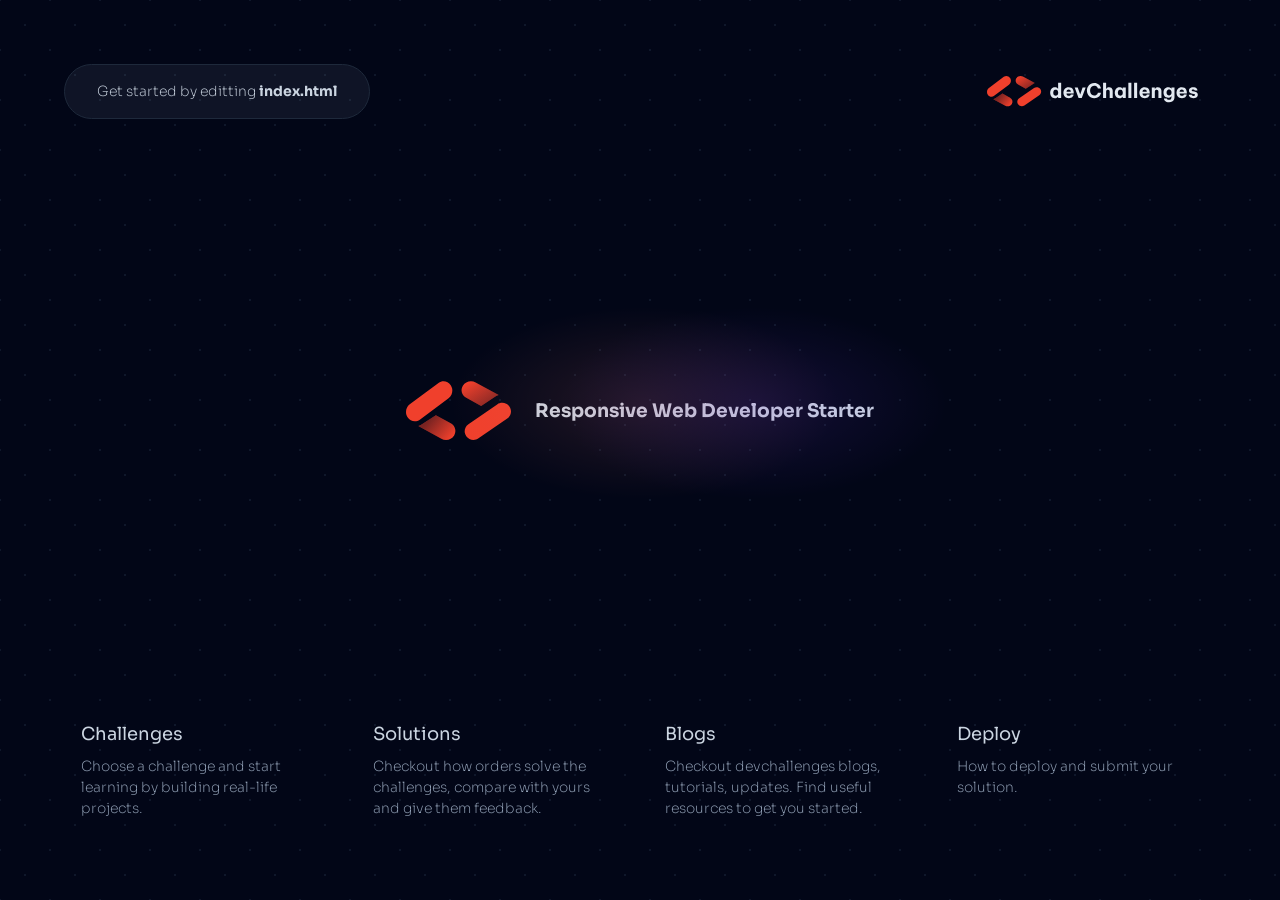
==== index.html @ dafe3923 "." ====
<!DOCTYPE html>
<html lang="en">
<head>
    <meta charset="UTF-8">
    <meta name="viewport" content="width=device-width, initial-scale=1.0">
    <link rel="stylesheet" href="css/styles.css">
    <title>Simple Feature Section - devchallenges.io</title>
    <link rel="icon" href="images/favicon.ico" type="image/x-icon" sizes="any">
</head>
<body>
    <header>
        <div class="get-started">Get started by editting <b>index.html</b></div>
        <img class="logo" src="images/logo.svg" alt="Main Logo">
    </header>

    <main>
        <img src="images/devchallenges-logo.svg" alt="A beautiful landscape">
        <h3 class="title">Responsive Web Developer Starter</h3>
    </main>

    <footer>
        <a class="link-card" href="https://devchallenges.io/" target="_blank">
            <div class="link-title">Challenges</div>
            <div class="link-description">Choose a challenge and start learning by building real-life projects.</div>
        </a>

        <a class="link-card" href="https://devchallenges.io/challenges" target="_blank">
            <div class="link-title">Solutions</div>
            <div class="link-description">Checkout how orders solve the challenges, compare with yours and give them feedback.</div>
        </a>

        <a class="link-card" href="https://devchallenges.io/" target="_blank">
            <div class="link-title">Blogs</div>
            <div class="link-description">Checkout devchallenges blogs, tutorials, updates. Find useful resources to get you started.</div>
        </a>

        <a class="link-card" href="https://devchallenges.io/" target="_blank">
            <div class="link-title">Deploy</div>
            <div class="link-description">How to deploy and submit your solution.</div>
        </a>
       
    </footer>

    <script src="script.js"></script>
</body>
</html>
---- css/styles.css ----
@import url('https://fonts.googleapis.com/css2?family=Sora:wght@200;400;500&display=swap');

/* Reset some default styles */
body, h1, h2, h3, p, ul, li {
    margin: 0;
    padding: 0;
}

a {
    text-decoration: none;
    color: inherit;
}

* {
    box-sizing: border-box;
}

/* Add some styles for body*/
body {
    min-height: 100vh;
    max-width: 1280px;
    margin: 0 auto;
    background: #020617;
    color: #cbd5e1;
    font-family: 'Sora', sans-serif;
    line-height: 1.5;
    background-image: radial-gradient(#0f172a 1px,transparent 0),radial-gradient(#0f172a 1px,transparent 0);
    background-position: 0 0,25px 25px;
    background-attachment: fixed;
    background-size: 50px 50px;
    overflow-x: hidden;
    padding: 4rem;
    display: flex;
    justify-content: space-between;
    flex-direction: column;
}

header {
    display: flex;
    justify-content: space-between;

}

.get-started {
    padding: 1rem 2rem;
    border: 0.5px solid #1e293b;
    background-color: #94a3b817;
    border-radius: 2rem;
    font-size: 0.875rem;
    font-weight: 200;
    width: 100%;
    text-align: center;
}

main {
    display: flex;
    flex-direction: column;
    justify-content: center;
    align-items: center;
    row-gap: 0.5rem;
    column-gap: 1.5rem;
}

.title {
    position: relative;
    text-align: center;
}

.title::after {
    content: "";
    background: url('../images/blur-bg.svg');
    background-size: contain;
    background-repeat: no-repeat;
    position: absolute;
    bottom: -130px;
    right: -75px;
    width: 500px;
    height: 250px;
    opacity: 0.5;
}

.logo {
    display: none;
}


.link-card {
    padding: 1rem;
    border: 0.5px solid transparent;
    transition: all ease-in-out 50ms;
    cursor: pointer;
}

.link-card:hover {
    border: 0.5px solid #1e293b;
    background-color: #94a3b817;
    border-radius: 8px;
}

.link-title {
    font-size: 1.125rem;
}

.link-description {
    font-size: 0.875rem;
    font-weight: 200;
    margin-top: 0.5rem;
    color: #94a3b8;
}

@media screen and (min-width: 720px) {
    .logo {
        display: initial;
    }

    .get-started {
        width: auto;
    }

    main {
        flex-direction: row;
    }

    footer {
        display: grid;
        grid-template-columns: repeat(4, 1fr);
        gap: 1rem;
    }

  }
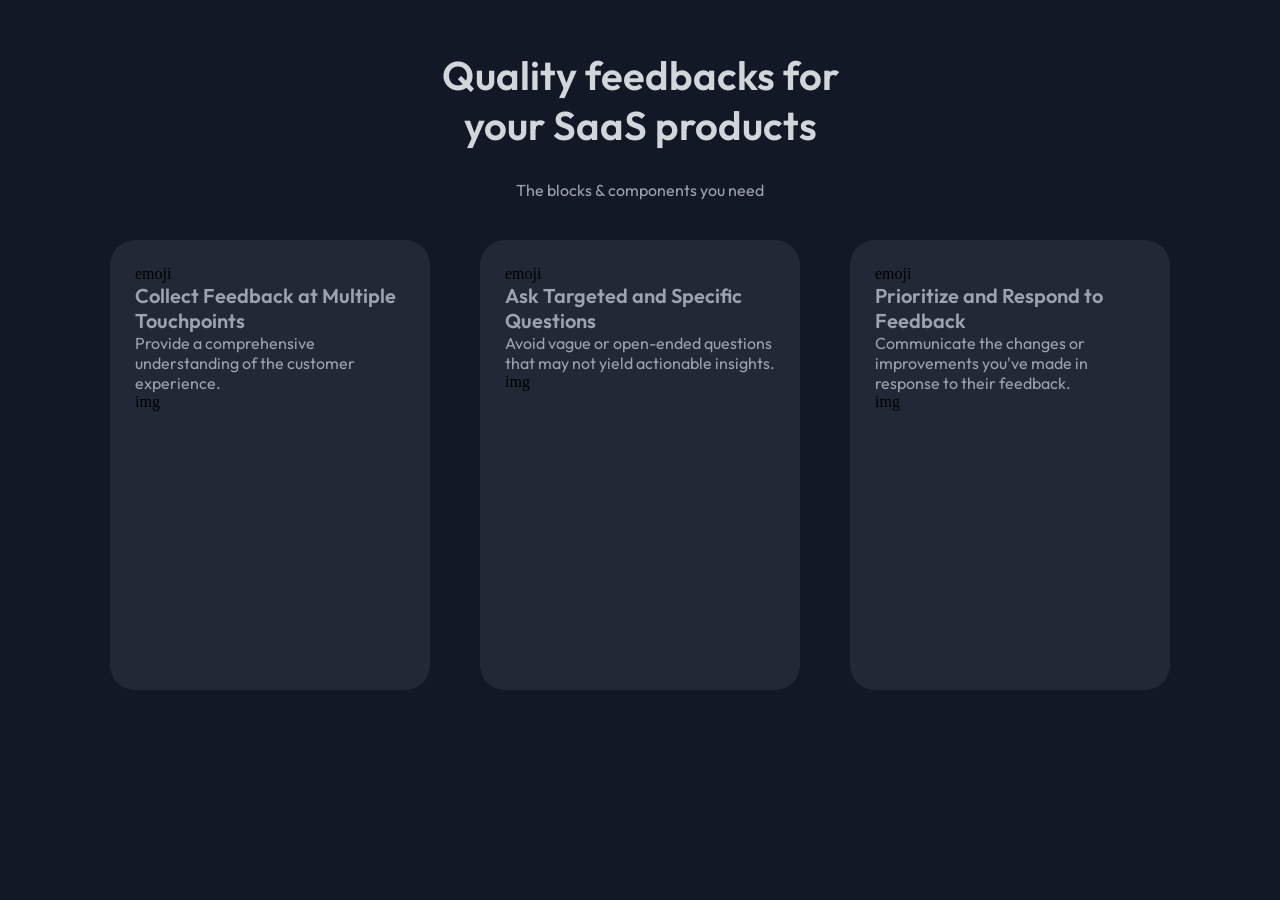
==== commit b782130f: "Changes" ====
--- a/index.html
+++ b/index.html
@@ -1,46 +1,47 @@
 <!DOCTYPE html>
 <html lang="en">
 <head>
-    <meta charset="UTF-8">
-    <meta name="viewport" content="width=device-width, initial-scale=1.0">
-    <link rel="stylesheet" href="css/styles.css">
-    <title>Simple Feature Section - devchallenges.io</title>
-    <link rel="icon" href="images/favicon.ico" type="image/x-icon" sizes="any">
+	<meta charset="UTF-8">
+	<meta name="viewport" content="width=device-width, initial-scale=1.0">
+	<link rel="stylesheet" href="css/styles.css">
+	<title>Simple Feature Section - devchallenges.io</title>
+	<link rel="icon" href="images/favicon.ico" type="image/x-icon" sizes="any">
 </head>
 <body>
-    <header>
-        <div class="get-started">Get started by editting <b>index.html</b></div>
-        <img class="logo" src="images/logo.svg" alt="Main Logo">
-    </header>
 
-    <main>
-        <img src="images/devchallenges-logo.svg" alt="A beautiful landscape">
-        <h3 class="title">Responsive Web Developer Starter</h3>
-    </main>
+	<main>
+		<div class="main-container">
+			<section class="title-section">
+				<p class="heading title">Quality feedbacks for your SaaS products</p>
+				<p class="body-text subtitle">The blocks & components you need</p>
+			</section>
+			<section class="cards-section">
+				<div class="cards">
+					<div class="card">
+						<div>emoji</div>
+						<div class="small-heading">Collect Feedback at Multiple Touchpoints</div>
+						<div class="body-text">Provide a comprehensive understanding of the customer experience.</div>
+						<div>img</div>
+					</div>
 
-    <footer>
-        <a class="link-card" href="https://devchallenges.io/" target="_blank">
-            <div class="link-title">Challenges</div>
-            <div class="link-description">Choose a challenge and start learning by building real-life projects.</div>
-        </a>
+					<div class="card">
+						<div>emoji</div>
+						<div class="small-heading">Ask Targeted and Specific Questions</div>
+						<div class="body-text">Avoid vague or open-ended questions that may not yield actionable insights.</div>
+						<div>img</div>
+					</div>
 
-        <a class="link-card" href="https://devchallenges.io/challenges" target="_blank">
-            <div class="link-title">Solutions</div>
-            <div class="link-description">Checkout how orders solve the challenges, compare with yours and give them feedback.</div>
-        </a>
+					<div class="card">
+						<div>emoji</div>
+						<div class="small-heading">Prioritize and Respond to Feedback</div>
+						<div class="body-text">Communicate the changes or improvements you've made in response to their feedback.</div>
+						<div>img</div>
+					</div>
+				</div>
+			</section>
+		</div>
+	</main>
 
-        <a class="link-card" href="https://devchallenges.io/" target="_blank">
-            <div class="link-title">Blogs</div>
-            <div class="link-description">Checkout devchallenges blogs, tutorials, updates. Find useful resources to get you started.</div>
-        </a>
-
-        <a class="link-card" href="https://devchallenges.io/" target="_blank">
-            <div class="link-title">Deploy</div>
-            <div class="link-description">How to deploy and submit your solution.</div>
-        </a>
-       
-    </footer>
-
-    <script src="script.js"></script>
+	<script src="script.js"></script>
 </body>
 </html>
--- a/css/styles.css
+++ b/css/styles.css
@@ -1,130 +1,87 @@
-@import url('https://fonts.googleapis.com/css2?family=Sora:wght@200;400;500&display=swap');
+@import url('https://fonts.googleapis.com/css2?family=Outfit:wght@400;600&display=swap');
 
 /* Reset some default styles */
 body, h1, h2, h3, p, ul, li {
-    margin: 0;
-    padding: 0;
+	margin: 0;
+	padding: 0;
 }
 
 a {
-    text-decoration: none;
-    color: inherit;
+	text-decoration: none;
+	color: inherit;
 }
 
 * {
-    box-sizing: border-box;
+	box-sizing: border-box;
 }
 
-/* Add some styles for body*/
-body {
-    min-height: 100vh;
-    max-width: 1280px;
-    margin: 0 auto;
-    background: #020617;
-    color: #cbd5e1;
-    font-family: 'Sora', sans-serif;
-    line-height: 1.5;
-    background-image: radial-gradient(#0f172a 1px,transparent 0),radial-gradient(#0f172a 1px,transparent 0);
-    background-position: 0 0,25px 25px;
-    background-attachment: fixed;
-    background-size: 50px 50px;
-    overflow-x: hidden;
-    padding: 4rem;
-    display: flex;
-    justify-content: space-between;
-    flex-direction: column;
+.heading {
+	font-family: 'Outfit', sans-serif;
+	font-weight: 600;
+	font-size: 40px;
+	color: #D2D5DA
 }
 
-header {
-    display: flex;
-    justify-content: space-between;
+.small-heading {
+	font-family: 'Outfit', sans-serif;
+	font-weight: 600;
+	font-size: 20px;
+	color: #9DA3AE
+}
+
+.body-text {
+	font-family: 'Outfit', sans-serif;
+	font-weight: 400;
+	font-size: 16px;
+	color: #9DA3AE
+}
+
+body {
+	background: #121826;
+	width: 100vw;
+	height: 100vh
+}
+
+.main-container {
+	display: flex;
+	flex-direction: column;
+	justify-content: center;
+	align-items: center;
+}
+
+.title-section {
+	display: flex;
+	flex-direction: column;
+	justify-content: center;
+	align-items: center;
+	width: 420px
+}
+
+.title {
+	margin-top: 50px;
+	margin-bottom: 30px;
+	text-align: center;
+}
+
+.subtitle {
+	margin-bottom: 40px;
+}
+
+.cards {
+	display: flex;
+	gap: 50px;
+}
+
+.card {
+	width: 320px;
+	height: 450px;
+	padding: 25px;
+	border-radius: 25px;
+
+	background-color: #212936;
+}
+
+@media screen and (min-width: 720px) {
 
 }
 
-.get-started {
-    padding: 1rem 2rem;
-    border: 0.5px solid #1e293b;
-    background-color: #94a3b817;
-    border-radius: 2rem;
-    font-size: 0.875rem;
-    font-weight: 200;
-    width: 100%;
-    text-align: center;
-}
-
-main {
-    display: flex;
-    flex-direction: column;
-    justify-content: center;
-    align-items: center;
-    row-gap: 0.5rem;
-    column-gap: 1.5rem;
-}
-
-.title {
-    position: relative;
-    text-align: center;
-}
-
-.title::after {
-    content: "";
-    background: url('../images/blur-bg.svg');
-    background-size: contain;
-    background-repeat: no-repeat;
-    position: absolute;
-    bottom: -130px;
-    right: -75px;
-    width: 500px;
-    height: 250px;
-    opacity: 0.5;
-}
-
-.logo {
-    display: none;
-}
-
-
-.link-card {
-    padding: 1rem;
-    border: 0.5px solid transparent;
-    transition: all ease-in-out 50ms;
-    cursor: pointer;
-}
-
-.link-card:hover {
-    border: 0.5px solid #1e293b;
-    background-color: #94a3b817;
-    border-radius: 8px;
-}
-
-.link-title {
-    font-size: 1.125rem;
-}
-
-.link-description {
-    font-size: 0.875rem;
-    font-weight: 200;
-    margin-top: 0.5rem;
-    color: #94a3b8;
-}
-
-@media screen and (min-width: 720px) {
-    .logo {
-        display: initial;
-    }
-
-    .get-started {
-        width: auto;
-    }
-
-    main {
-        flex-direction: row;
-    }
-
-    footer {
-        display: grid;
-        grid-template-columns: repeat(4, 1fr);
-        gap: 1rem;
-    }
-
-  }
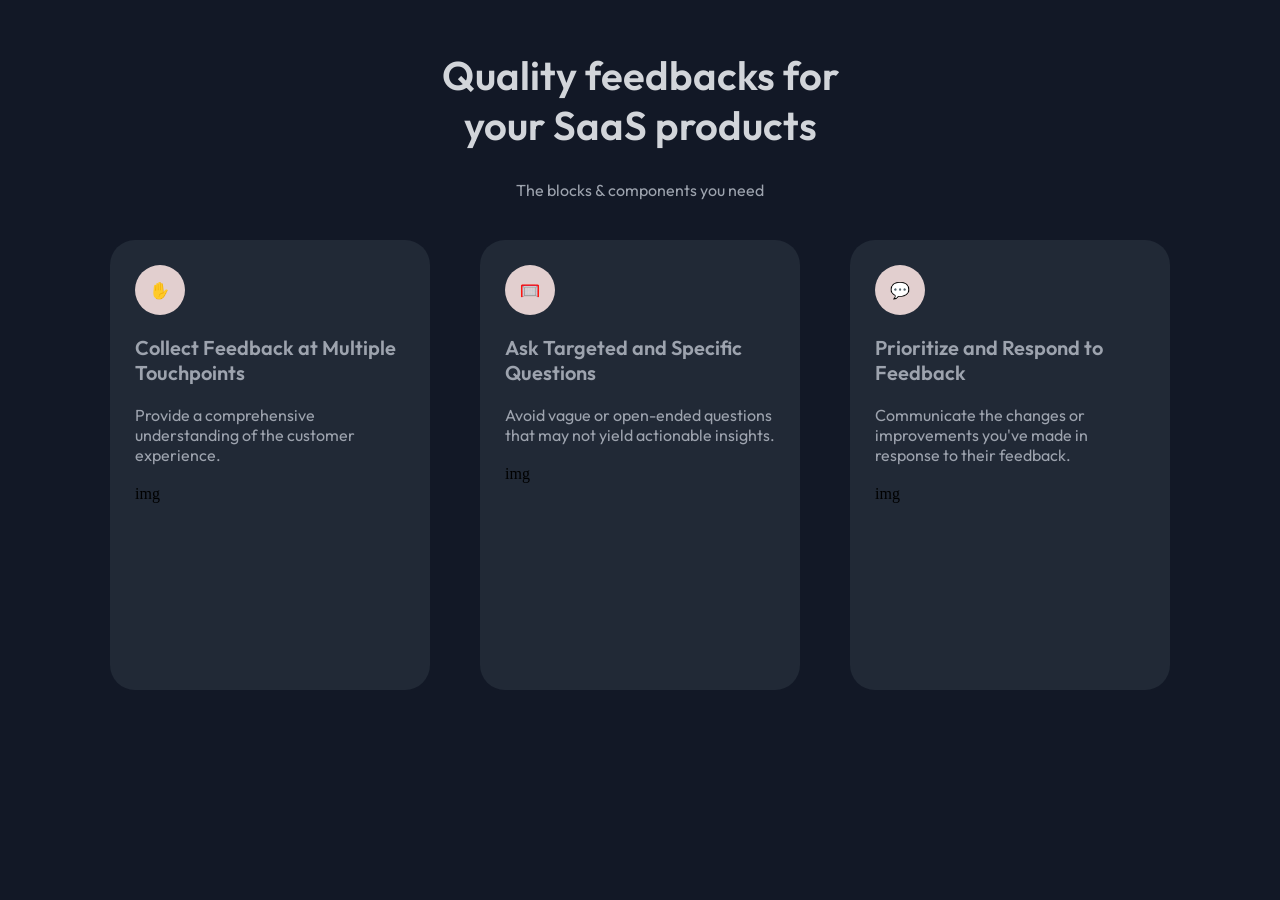
==== commit 30451543: "Changes" ====
--- a/index.html
+++ b/index.html
@@ -18,21 +18,21 @@
 			<section class="cards-section">
 				<div class="cards">
 					<div class="card">
-						<div>emoji</div>
+						<div class="emoji">✋</div>
 						<div class="small-heading">Collect Feedback at Multiple Touchpoints</div>
 						<div class="body-text">Provide a comprehensive understanding of the customer experience.</div>
 						<div>img</div>
 					</div>
 
 					<div class="card">
-						<div>emoji</div>
+						<div class="emoji">🥅</div>
 						<div class="small-heading">Ask Targeted and Specific Questions</div>
 						<div class="body-text">Avoid vague or open-ended questions that may not yield actionable insights.</div>
 						<div>img</div>
 					</div>
 
 					<div class="card">
-						<div>emoji</div>
+						<div class="emoji">💬</div>
 						<div class="small-heading">Prioritize and Respond to Feedback</div>
 						<div class="body-text">Communicate the changes or improvements you've made in response to their feedback.</div>
 						<div>img</div>
--- a/css/styles.css
+++ b/css/styles.css
@@ -76,9 +76,24 @@
 	width: 320px;
 	height: 450px;
 	padding: 25px;
+	gap: 20px;
+	display: flex;
+	flex-direction: column;
 	border-radius: 25px;
 
 	background-color: #212936;
+}
+
+.emoji {
+	width: 50px;
+	height: 50px;
+	border-radius: 25px;
+	display: flex;
+	justify-content: center;
+	align-items: center;
+
+	/* TODO: CAMBIAR EL COLOR DE CADA UNO */
+	background-color: rgb(226, 207, 207);
 }
 
 @media screen and (min-width: 720px) {
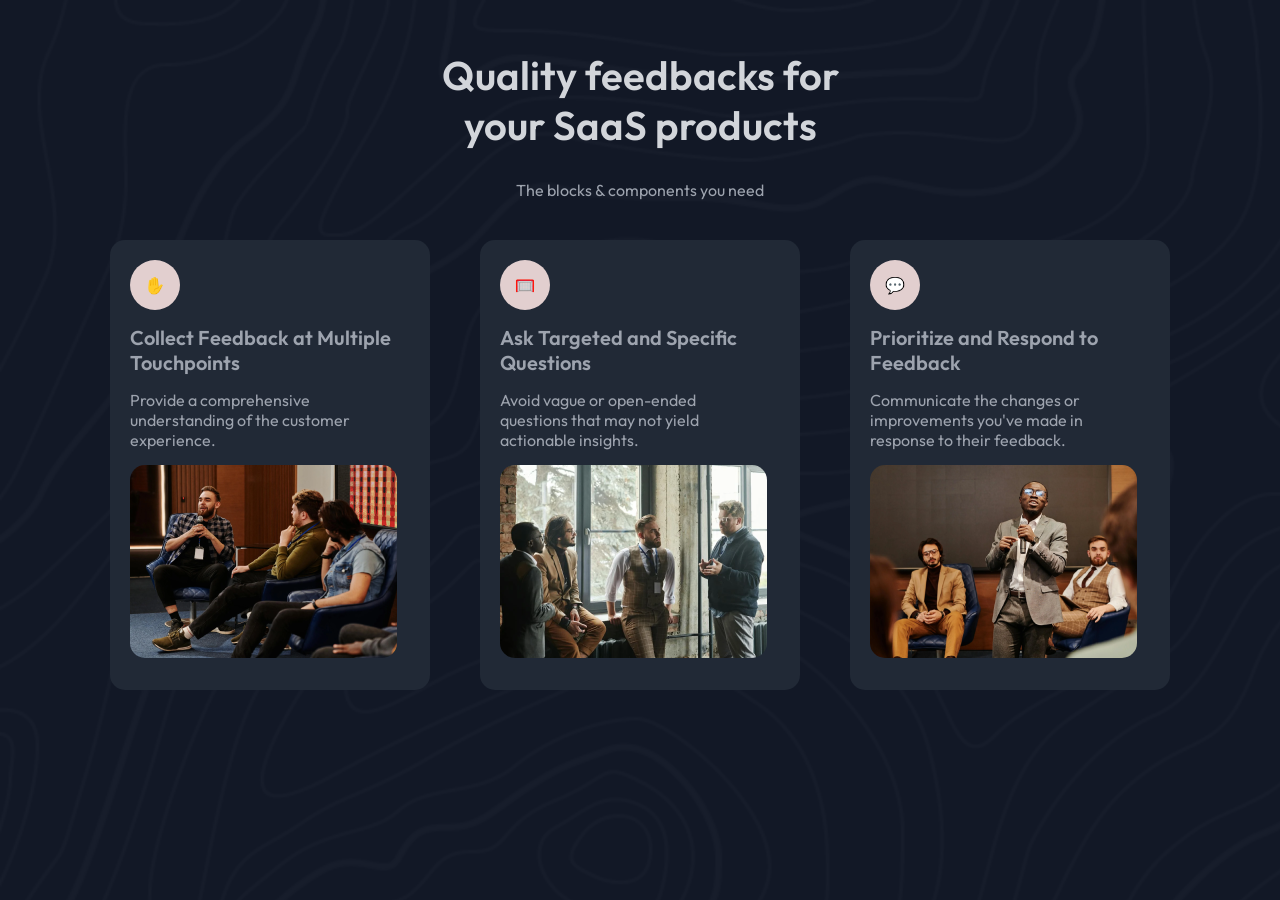
==== commit 1ede4df1: "Changes" ====
--- a/index.html
+++ b/index.html
@@ -21,21 +21,27 @@
 						<div class="emoji">✋</div>
 						<div class="small-heading">Collect Feedback at Multiple Touchpoints</div>
 						<div class="body-text">Provide a comprehensive understanding of the customer experience.</div>
-						<div>img</div>
+						<div>
+							<img src="images/photo_1.png" class="card-image">
+						</div>
 					</div>
 
 					<div class="card">
 						<div class="emoji">🥅</div>
 						<div class="small-heading">Ask Targeted and Specific Questions</div>
 						<div class="body-text">Avoid vague or open-ended questions that may not yield actionable insights.</div>
-						<div>img</div>
+						<div>
+							<img src="images/photo_2.png" class="card-image">
+						</div>
 					</div>
 
 					<div class="card">
 						<div class="emoji">💬</div>
 						<div class="small-heading">Prioritize and Respond to Feedback</div>
 						<div class="body-text">Communicate the changes or improvements you've made in response to their feedback.</div>
-						<div>img</div>
+						<div>
+							<img src="images/photo_3.png" class="card-image">
+						</div>
 					</div>
 				</div>
 			</section>
--- a/css/styles.css
+++ b/css/styles.css
@@ -36,10 +36,18 @@
 	color: #9DA3AE
 }
 
-body {
+/* body {
 	background: #121826;
 	width: 100vw;
 	height: 100vh
+} */
+
+body {
+	background: url('/images/Background_image.svg'), #121826;
+	background-size: cover; /* Ajusta el tamaño de la imagen de fondo */
+	background-repeat: no-repeat; /* Evita que la imagen se repita */
+	width: 100vw;
+	height: 100vh;
 }
 
 .main-container {
@@ -75,13 +83,16 @@
 .card {
 	width: 320px;
 	height: 450px;
-	padding: 25px;
-	gap: 20px;
+	padding: 20px;
+	gap: 15px;
 	display: flex;
 	flex-direction: column;
-	border-radius: 25px;
+	border-radius: 15px;
+	background-color: #212936;
+}
 
-	background-color: #212936;
+.card .body-text {
+	width: 240px;
 }
 
 .emoji {
@@ -96,6 +107,10 @@
 	background-color: rgb(226, 207, 207);
 }
 
+.card-image {
+	border-radius: 15px;
+}
+
 @media screen and (min-width: 720px) {
 
 }
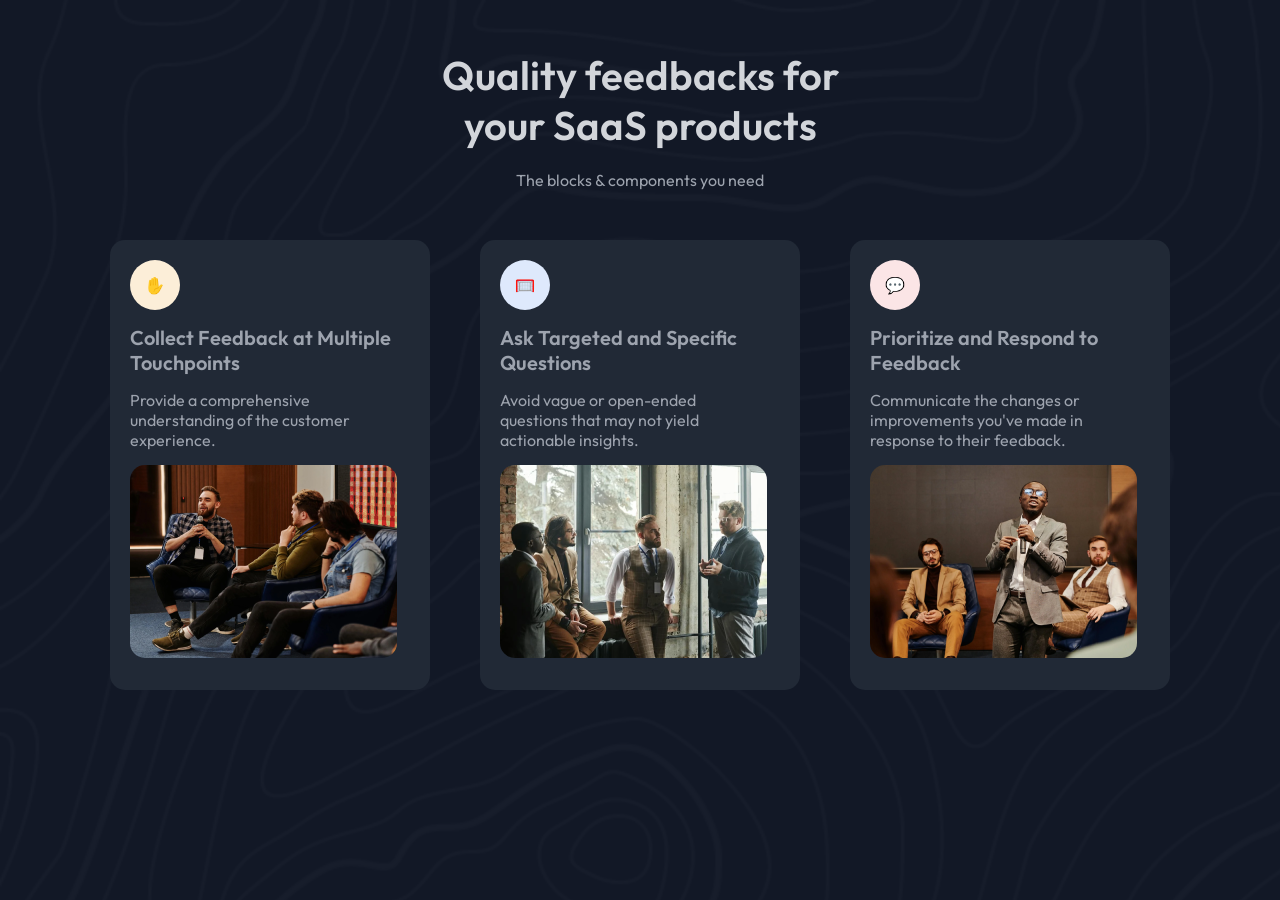
==== commit 44368121: "Changes" ====
--- a/index.html
+++ b/index.html
@@ -18,7 +18,7 @@
 			<section class="cards-section">
 				<div class="cards">
 					<div class="card">
-						<div class="emoji">✋</div>
+						<div class="emoji" style="background-color: #FCEED8;">✋</div>
 						<div class="small-heading">Collect Feedback at Multiple Touchpoints</div>
 						<div class="body-text">Provide a comprehensive understanding of the customer experience.</div>
 						<div>
@@ -27,7 +27,7 @@
 					</div>
 
 					<div class="card">
-						<div class="emoji">🥅</div>
+						<div class="emoji" style="background-color: #DEE9FC;">🥅</div>
 						<div class="small-heading">Ask Targeted and Specific Questions</div>
 						<div class="body-text">Avoid vague or open-ended questions that may not yield actionable insights.</div>
 						<div>
@@ -36,7 +36,7 @@
 					</div>
 
 					<div class="card">
-						<div class="emoji">💬</div>
+						<div class="emoji" style="background-color: #FBE5E6;">💬</div>
 						<div class="small-heading">Prioritize and Respond to Feedback</div>
 						<div class="body-text">Communicate the changes or improvements you've made in response to their feedback.</div>
 						<div>
--- a/css/styles.css
+++ b/css/styles.css
@@ -36,25 +36,21 @@
 	color: #9DA3AE
 }
 
-/* body {
-	background: #121826;
-	width: 100vw;
-	height: 100vh
-} */
-
 body {
 	background: url('/images/Background_image.svg'), #121826;
-	background-size: cover; /* Ajusta el tamaño de la imagen de fondo */
-	background-repeat: no-repeat; /* Evita que la imagen se repita */
+	background-size: cover;
+	background-repeat: no-repeat;
 	width: 100vw;
 	height: 100vh;
 }
 
 .main-container {
+	/* height: 100%; */
 	display: flex;
 	flex-direction: column;
 	justify-content: center;
 	align-items: center;
+	padding: 0 30px;
 }
 
 .title-section {
@@ -67,12 +63,12 @@
 
 .title {
 	margin-top: 50px;
-	margin-bottom: 30px;
+	margin-bottom: 20px;
 	text-align: center;
 }
 
 .subtitle {
-	margin-bottom: 40px;
+	margin-bottom: 50px;
 }
 
 .cards {
@@ -102,16 +98,19 @@
 	display: flex;
 	justify-content: center;
 	align-items: center;
-
-	/* TODO: CAMBIAR EL COLOR DE CADA UNO */
-	background-color: rgb(226, 207, 207);
 }
 
 .card-image {
 	border-radius: 15px;
 }
 
-@media screen and (min-width: 720px) {
-
+@media screen and (max-width: 1123px) {
+	.cards {
+		max-width: 750px;
+		display: flex;
+    flex-wrap: wrap;
+    justify-content: center;
+    gap: 50px;
+	}
 }
 
